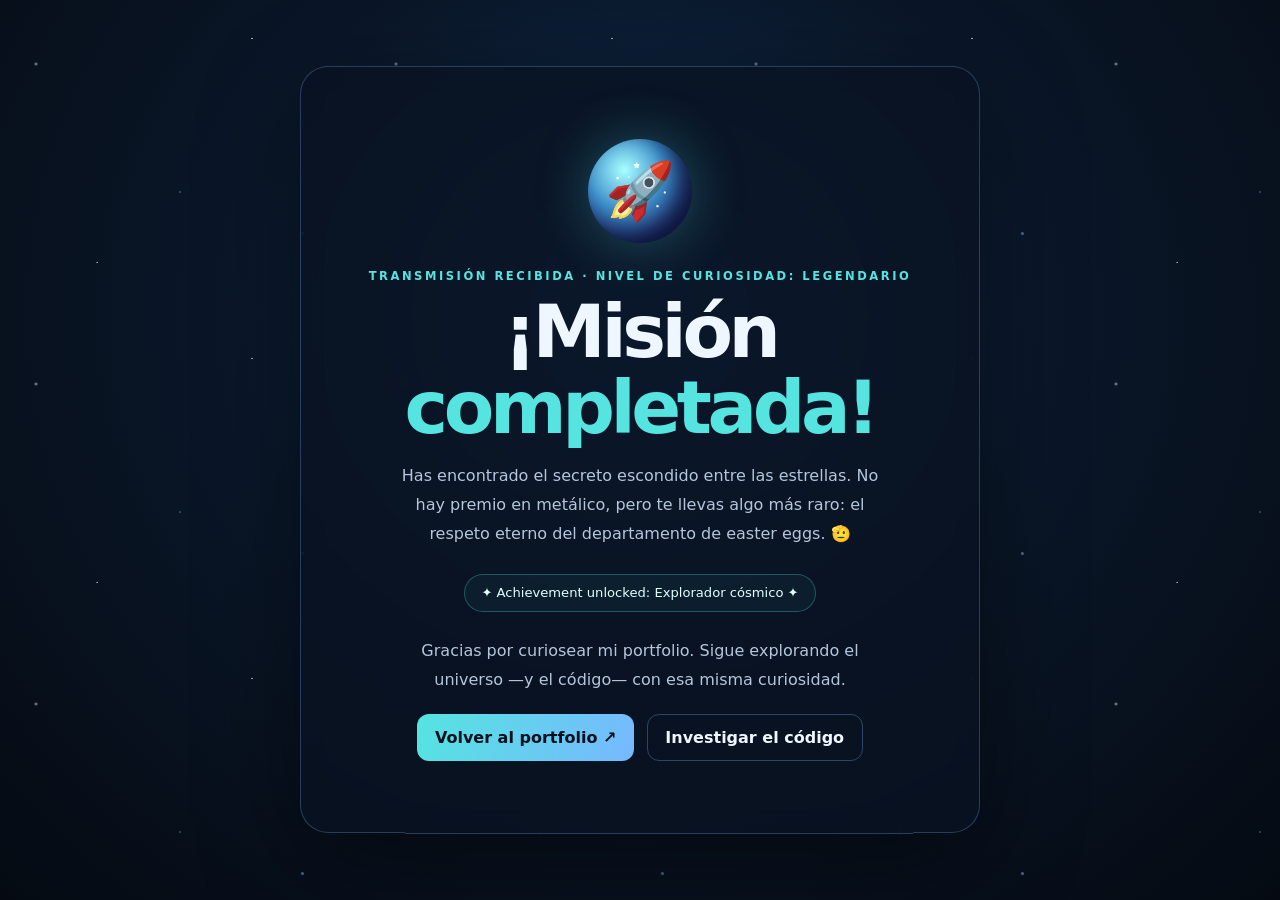
==== easter-egg.html @ b5b435ee "Add files via upload" ====
<!doctype html>
<html lang="es">
<head>
<meta charset="utf-8"><meta name="viewport" content="width=device-width, initial-scale=1">
<meta name="theme-color" content="#08111f"><meta name="description" content="Una pequeña sorpresa cósmica.">
<title>¡Misión completada! · Raúl Adeva</title>
<style>
:root{color-scheme:dark;--cyan:#55e4e0;--blue:#77b8ff}*{box-sizing:border-box}body{margin:0;min-height:100svh;overflow:hidden;display:grid;place-items:center;padding:1.5rem;background:radial-gradient(ellipse at 50% 35%,#122e50 0%,#0a1729 45%,#050a12 100%);color:#eef6ff;font-family:Inter,ui-sans-serif,system-ui,-apple-system,"Segoe UI",sans-serif;text-align:center}.stars,.confetti{position:fixed;inset:0;pointer-events:none}.stars{background-image:radial-gradient(2px 2px at 10% 20%,#fff9 50%,transparent 100%),radial-gradient(1px 1px at 70% 12%,#fff 50%,transparent 100%),radial-gradient(2px 2px at 84% 73%,#77b8ffcc 50%,transparent 100%),radial-gradient(1px 1px at 27% 82%,#fff 50%,transparent 100%),radial-gradient(1px 1px at 50% 60%,#55e4e0aa 50%,transparent 100%);background-size:360px 320px;opacity:.65}.card{position:relative;width:min(100%,680px);padding:clamp(2rem,7vw,4.5rem) clamp(1.2rem,5vw,3.2rem);border:1px solid #77b8ff45;border-radius:28px;background:#091321c9;box-shadow:0 30px 100px #0007;backdrop-filter:blur(12px);animation:pop .65s cubic-bezier(.2,.8,.2,1) both}.planet{width:104px;height:104px;margin:0 auto 1.6rem;display:grid;place-items:center;border-radius:50%;font-size:3.5rem;background:radial-gradient(circle at 35% 30%,#a7ffff,#3c8ecb 40%,#242f73 75%);box-shadow:0 0 55px #55e4e04d, inset -12px -10px 20px #050a25aa}p.kicker{font-size:.72rem;letter-spacing:.22em;font-weight:800;color:var(--cyan)}h1{font-size:clamp(2.2rem,8vw,4.6rem);line-height:1.03;letter-spacing:-.06em;margin:.6rem 0 1rem}h1 span{color:var(--cyan)}.lead{max-width:480px;margin:0 auto;color:#b5c6dc;line-height:1.8}.badge{display:inline-block;margin:1.6rem 0;padding:.65rem 1rem;border:1px solid #55e4e04a;border-radius:999px;color:#dffffe;background:#55e4e00d;font-size:.82rem}.actions{display:flex;justify-content:center;gap:.8rem;flex-wrap:wrap;margin-top:1.2rem}a{display:inline-flex;align-items:center;justify-content:center;min-height:46px;padding:.8rem 1.1rem;border:1px solid #77b8ff50;border-radius:12px;color:#eef6ff;text-decoration:none;font-weight:700}a.primary{background:linear-gradient(110deg,#55e4e0,#77b8ff);color:#07111d;border:0}a:focus-visible{outline:3px solid var(--cyan);outline-offset:4px}.confetti-piece{position:absolute;top:-12vh;width:9px;height:15px;border-radius:2px;animation:fall var(--duration) linear var(--delay) infinite;transform:rotate(var(--rotation));opacity:.9}.confetti-piece:nth-child(3n){border-radius:50%;width:7px;height:7px}@keyframes fall{to{transform:translate3d(var(--drift),115vh,0) rotate(850deg)}}@keyframes pop{from{opacity:0;transform:translateY(18px) scale(.97)}to{opacity:1;transform:translateY(0) scale(1)}}@media(prefers-reduced-motion:reduce){*,*::before,*::after{animation:none!important;scroll-behavior:auto!important}}
</style>
</head><body><div class="stars" aria-hidden="true"></div><div class="confetti" id="confetti" aria-hidden="true"></div>
<main class="card"><div class="planet" aria-hidden="true">🚀</div><p class="kicker">TRANSMISIÓN RECIBIDA · NIVEL DE CURIOSIDAD: LEGENDARIO</p><h1>¡Misión<br><span>completada!</span></h1><p class="lead">Has encontrado el secreto escondido entre las estrellas. No hay premio en metálico, pero te llevas algo más raro: el respeto eterno del departamento de easter eggs. 🫡</p><div class="badge">✦  Achievement unlocked: Explorador cósmico ✦</div><p class="lead">Gracias por curiosear mi portfolio. Sigue explorando el universo —y el código— con esa misma curiosidad.</p><div class="actions"><a class="primary" href="index.html">Volver al portfolio ↗</a><a href="https://github.com/Jadeva1" target="_blank" rel="noopener noreferrer">Investigar el código</a></div></main>
<script>(()=>{const root=document.getElementById('confetti');if(matchMedia('(prefers-reduced-motion: reduce)').matches)return;const colors=['#55e4e0','#77b8ff','#b4a4ff','#ffe08a','#ff8bb5','#ffffff'];for(let i=0;i<90;i++){const piece=document.createElement('i');piece.className='confetti-piece';piece.style.left=(Math.random()*100)+'%';piece.style.backgroundColor=colors[i%colors.length];piece.style.setProperty('--duration',(4+Math.random()*5)+'s');piece.style.setProperty('--delay',(-Math.random()*8)+'s');piece.style.setProperty('--drift',((Math.random()-.5)*35)+'vw');piece.style.setProperty('--rotation',(Math.random()*360)+'deg');root.append(piece)}})();</script>
</body></html>
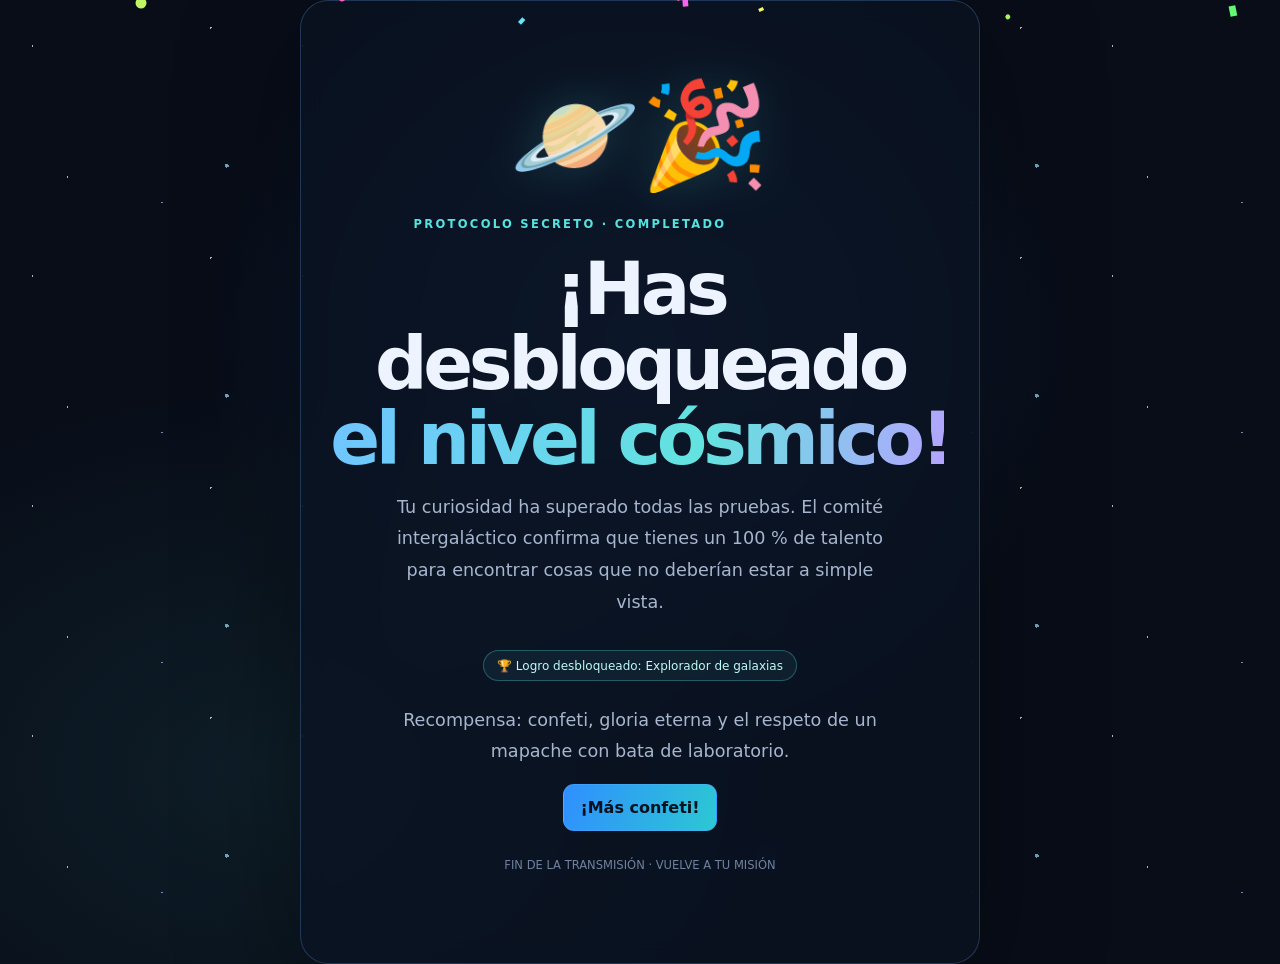
==== commit 373fc01d: "Add files via upload" ====
--- a/easter-egg.html
+++ b/easter-egg.html
@@ -1,13 +1,48 @@
 <!doctype html>
 <html lang="es">
 <head>
-<meta charset="utf-8"><meta name="viewport" content="width=device-width, initial-scale=1">
-<meta name="theme-color" content="#08111f"><meta name="description" content="Una pequeña sorpresa cósmica.">
-<title>¡Misión completada! · Raúl Adeva</title>
-<style>
-:root{color-scheme:dark;--cyan:#55e4e0;--blue:#77b8ff}*{box-sizing:border-box}body{margin:0;min-height:100svh;overflow:hidden;display:grid;place-items:center;padding:1.5rem;background:radial-gradient(ellipse at 50% 35%,#122e50 0%,#0a1729 45%,#050a12 100%);color:#eef6ff;font-family:Inter,ui-sans-serif,system-ui,-apple-system,"Segoe UI",sans-serif;text-align:center}.stars,.confetti{position:fixed;inset:0;pointer-events:none}.stars{background-image:radial-gradient(2px 2px at 10% 20%,#fff9 50%,transparent 100%),radial-gradient(1px 1px at 70% 12%,#fff 50%,transparent 100%),radial-gradient(2px 2px at 84% 73%,#77b8ffcc 50%,transparent 100%),radial-gradient(1px 1px at 27% 82%,#fff 50%,transparent 100%),radial-gradient(1px 1px at 50% 60%,#55e4e0aa 50%,transparent 100%);background-size:360px 320px;opacity:.65}.card{position:relative;width:min(100%,680px);padding:clamp(2rem,7vw,4.5rem) clamp(1.2rem,5vw,3.2rem);border:1px solid #77b8ff45;border-radius:28px;background:#091321c9;box-shadow:0 30px 100px #0007;backdrop-filter:blur(12px);animation:pop .65s cubic-bezier(.2,.8,.2,1) both}.planet{width:104px;height:104px;margin:0 auto 1.6rem;display:grid;place-items:center;border-radius:50%;font-size:3.5rem;background:radial-gradient(circle at 35% 30%,#a7ffff,#3c8ecb 40%,#242f73 75%);box-shadow:0 0 55px #55e4e04d, inset -12px -10px 20px #050a25aa}p.kicker{font-size:.72rem;letter-spacing:.22em;font-weight:800;color:var(--cyan)}h1{font-size:clamp(2.2rem,8vw,4.6rem);line-height:1.03;letter-spacing:-.06em;margin:.6rem 0 1rem}h1 span{color:var(--cyan)}.lead{max-width:480px;margin:0 auto;color:#b5c6dc;line-height:1.8}.badge{display:inline-block;margin:1.6rem 0;padding:.65rem 1rem;border:1px solid #55e4e04a;border-radius:999px;color:#dffffe;background:#55e4e00d;font-size:.82rem}.actions{display:flex;justify-content:center;gap:.8rem;flex-wrap:wrap;margin-top:1.2rem}a{display:inline-flex;align-items:center;justify-content:center;min-height:46px;padding:.8rem 1.1rem;border:1px solid #77b8ff50;border-radius:12px;color:#eef6ff;text-decoration:none;font-weight:700}a.primary{background:linear-gradient(110deg,#55e4e0,#77b8ff);color:#07111d;border:0}a:focus-visible{outline:3px solid var(--cyan);outline-offset:4px}.confetti-piece{position:absolute;top:-12vh;width:9px;height:15px;border-radius:2px;animation:fall var(--duration) linear var(--delay) infinite;transform:rotate(var(--rotation));opacity:.9}.confetti-piece:nth-child(3n){border-radius:50%;width:7px;height:7px}@keyframes fall{to{transform:translate3d(var(--drift),115vh,0) rotate(850deg)}}@keyframes pop{from{opacity:0;transform:translateY(18px) scale(.97)}to{opacity:1;transform:translateY(0) scale(1)}}@media(prefers-reduced-motion:reduce){*,*::before,*::after{animation:none!important;scroll-behavior:auto!important}}
-</style>
-</head><body><div class="stars" aria-hidden="true"></div><div class="confetti" id="confetti" aria-hidden="true"></div>
-<main class="card"><div class="planet" aria-hidden="true">🚀</div><p class="kicker">TRANSMISIÓN RECIBIDA · NIVEL DE CURIOSIDAD: LEGENDARIO</p><h1>¡Misión<br><span>completada!</span></h1><p class="lead">Has encontrado el secreto escondido entre las estrellas. No hay premio en metálico, pero te llevas algo más raro: el respeto eterno del departamento de easter eggs. 🫡</p><div class="badge">✦  Achievement unlocked: Explorador cósmico ✦</div><p class="lead">Gracias por curiosear mi portfolio. Sigue explorando el universo —y el código— con esa misma curiosidad.</p><div class="actions"><a class="primary" href="index.html">Volver al portfolio ↗</a><a href="https://github.com/Jadeva1" target="_blank" rel="noopener noreferrer">Investigar el código</a></div></main>
-<script>(()=>{const root=document.getElementById('confetti');if(matchMedia('(prefers-reduced-motion: reduce)').matches)return;const colors=['#55e4e0','#77b8ff','#b4a4ff','#ffe08a','#ff8bb5','#ffffff'];for(let i=0;i<90;i++){const piece=document.createElement('i');piece.className='confetti-piece';piece.style.left=(Math.random()*100)+'%';piece.style.backgroundColor=colors[i%colors.length];piece.style.setProperty('--duration',(4+Math.random()*5)+'s');piece.style.setProperty('--delay',(-Math.random()*8)+'s');piece.style.setProperty('--drift',((Math.random()-.5)*35)+'vw');piece.style.setProperty('--rotation',(Math.random()*360)+'deg');root.append(piece)}})();</script>
-</body></html>
+  <meta charset="utf-8">
+  <meta name="viewport" content="width=device-width, initial-scale=1">
+  <meta name="theme-color" content="#080d18">
+  <meta name="description" content="Una pequeña sorpresa cósmica.">
+  <title>¡Protocolo secreto desbloqueado!</title>
+  <style>
+    :root{color-scheme:dark;--bg:#080d18;--text:#eef4ff;--muted:#a7b6cf;--cyan:#55e4e0;--blue:#56a9ff;--purple:#b8a0ff;font-family:Inter,ui-sans-serif,system-ui,-apple-system,BlinkMacSystemFont,"Segoe UI",sans-serif}
+    *{box-sizing:border-box}body{margin:0;min-height:100vh;display:grid;place-items:center;overflow:hidden;background:radial-gradient(ellipse at 50% 35%,rgba(44,111,202,.24),transparent 48%),radial-gradient(ellipse at 20% 80%,rgba(85,228,224,.08),transparent 36%),var(--bg);color:var(--text)}
+    .stars{position:fixed;inset:0;pointer-events:none;background-image:radial-gradient(1px 1px at 12% 20%,#fff 99%,transparent),radial-gradient(1px 1px at 78% 12%,#fff 99%,transparent),radial-gradient(2px 2px at 84% 72%,#9beaff 99%,transparent),radial-gradient(1px 1px at 25% 77%,#fff 99%,transparent),radial-gradient(1px 1px at 60% 88%,#c6b5ff 99%,transparent);background-size:270px 230px;opacity:.7}
+    .celebration{position:relative;z-index:1;width:min(680px,calc(100% - 2rem));text-align:center;padding:clamp(2rem,7vw,4.5rem) 1.5rem;border:1px solid rgba(110,176,255,.24);border-radius:28px;background:rgba(10,19,34,.8);box-shadow:0 30px 120px rgba(0,0,0,.35);backdrop-filter:blur(12px)}
+    .emoji{font-size:clamp(3.5rem,12vw,6.5rem);line-height:1.2;filter:drop-shadow(0 0 24px rgba(85,228,224,.2));animation:float 3s ease-in-out infinite}
+    .eyebrow{color:var(--cyan);font-size:.72rem;font-weight:850;letter-spacing:.2em;margin:1rem 0}
+    h1{font-size:clamp(2.2rem,8vw,4.6rem);line-height:1.02;letter-spacing:-.06em;margin:.4rem 0 1rem}h1 span{background:linear-gradient(100deg,#70c4ff,#63e3df 60%,#b6a2ff);color:transparent;background-clip:text;-webkit-background-clip:text}
+    p{color:var(--muted);font-size:clamp(.95rem,2.5vw,1.1rem);line-height:1.8;max-width:490px;margin:0 auto 1rem}.badge{display:inline-block;margin:1rem 0 1.5rem;padding:.45rem .8rem;border:1px solid rgba(85,228,224,.3);border-radius:999px;color:#bffaf5;background:rgba(85,228,224,.07);font-size:.75rem}
+    button{border:1px solid rgba(86,169,255,.4);border-radius:11px;padding:.8rem 1rem;background:linear-gradient(110deg,#2f8fff,#2cc8d3);color:#06111f;font:inherit;font-weight:800;cursor:pointer}button:focus-visible{outline:3px solid #fff;outline-offset:4px}.signature{font-size:.72rem!important;margin-top:1.5rem!important;color:#6f829f!important}
+    canvas{position:fixed;inset:0;width:100%;height:100%;pointer-events:none;z-index:3}
+    @keyframes float{0%,100%{transform:translateY(0) rotate(-4deg)}50%{transform:translateY(-10px) rotate(4deg)}}
+    @media(prefers-reduced-motion:reduce){.emoji{animation:none}}
+  </style>
+</head>
+<body>
+  <div class="stars" aria-hidden="true"></div><canvas id="confetti" aria-hidden="true"></canvas>
+  <main class="celebration">
+    <div class="emoji" aria-hidden="true">🪐🎉</div>
+    <p class="eyebrow" id="eyebrow">PROTOCOLO SECRETO · COMPLETADO</p>
+    <h1 id="headline">¡Has desbloqueado<br><span>el nivel cósmico!</span></h1>
+    <p id="message">Tu curiosidad ha superado todas las pruebas. El comité intergaláctico confirma que tienes un 100 % de talento para encontrar cosas que no deberían estar a simple vista.</p>
+    <div class="badge" id="badge">🏆 Logro desbloqueado: Explorador de galaxias</div>
+    <p id="extra">Recompensa: confeti, gloria eterna y el respeto de un mapache con bata de laboratorio.</p>
+    <button id="again" type="button">¡Más confeti!</button>
+    <p class="signature" id="signature">FIN DE LA TRANSMISIÓN · VUELVE A TU MISIÓN</p>
+  </main>
+  <script>
+    (()=>{
+      const english=new URLSearchParams(location.search).get('lang')==='en';document.documentElement.lang=english?'en':'es';
+      if(english){document.title='Secret protocol unlocked!';document.getElementById('eyebrow').textContent='SECRET PROTOCOL · COMPLETE';document.getElementById('headline').innerHTML='You unlocked<br><span>cosmic mode!</span>';document.getElementById('message').textContent='Your curiosity passed every test. The Intergalactic Committee confirms you have a 100% talent for finding things that should not be in plain sight.';document.getElementById('badge').textContent='🏆 Achievement unlocked: Galaxy Explorer';document.getElementById('extra').textContent='Reward: confetti, eternal glory, and the respect of a raccoon in a lab coat.';document.getElementById('again').textContent='More confetti!';document.getElementById('signature').textContent='END OF TRANSMISSION · RETURN TO YOUR MISSION';}
+      const canvas=document.getElementById('confetti'),ctx=canvas.getContext('2d');let pieces=[],frame=0,raf=0;
+      function resize(){const dpr=Math.min(window.devicePixelRatio||1,2);canvas.width=innerWidth*dpr;canvas.height=innerHeight*dpr;ctx.setTransform(dpr,0,0,dpr,0,0)}
+      function burst(){cancelAnimationFrame(raf);resize();pieces=Array.from({length:Math.min(180,Math.floor(innerWidth/5))},()=>({x:Math.random()*innerWidth,y:-20-Math.random()*innerHeight*.7,vx:(Math.random()-.5)*5,vy:2+Math.random()*5,size:4+Math.random()*7,spin:Math.random()*6,vs:(Math.random()-.5)*.18,hue:Math.floor(Math.random()*360),shape:Math.random()>.5}));frame=0;draw()}
+      function draw(){ctx.clearRect(0,0,innerWidth,innerHeight);pieces.forEach(p=>{p.x+=p.vx;p.y+=p.vy;p.vy+=.025;p.spin+=p.vs;ctx.save();ctx.translate(p.x,p.y);ctx.rotate(p.spin);ctx.fillStyle=`hsl(${p.hue} 90% 68%)`;if(p.shape)ctx.fillRect(-p.size/2,-p.size/3,p.size,p.size*.65);else{ctx.beginPath();ctx.arc(0,0,p.size/2,0,Math.PI*2);ctx.fill()}ctx.restore()});pieces=pieces.filter(p=>p.y<innerHeight+30);frame++;if(pieces.length&&frame<500)raf=requestAnimationFrame(draw);else ctx.clearRect(0,0,innerWidth,innerHeight)}
+      document.getElementById('again').addEventListener('click',burst);window.addEventListener('resize',resize);const reduce=matchMedia('(prefers-reduced-motion: reduce)').matches;if(!reduce)burst();else resize();
+    })();
+  </script>
+</body>
+</html>
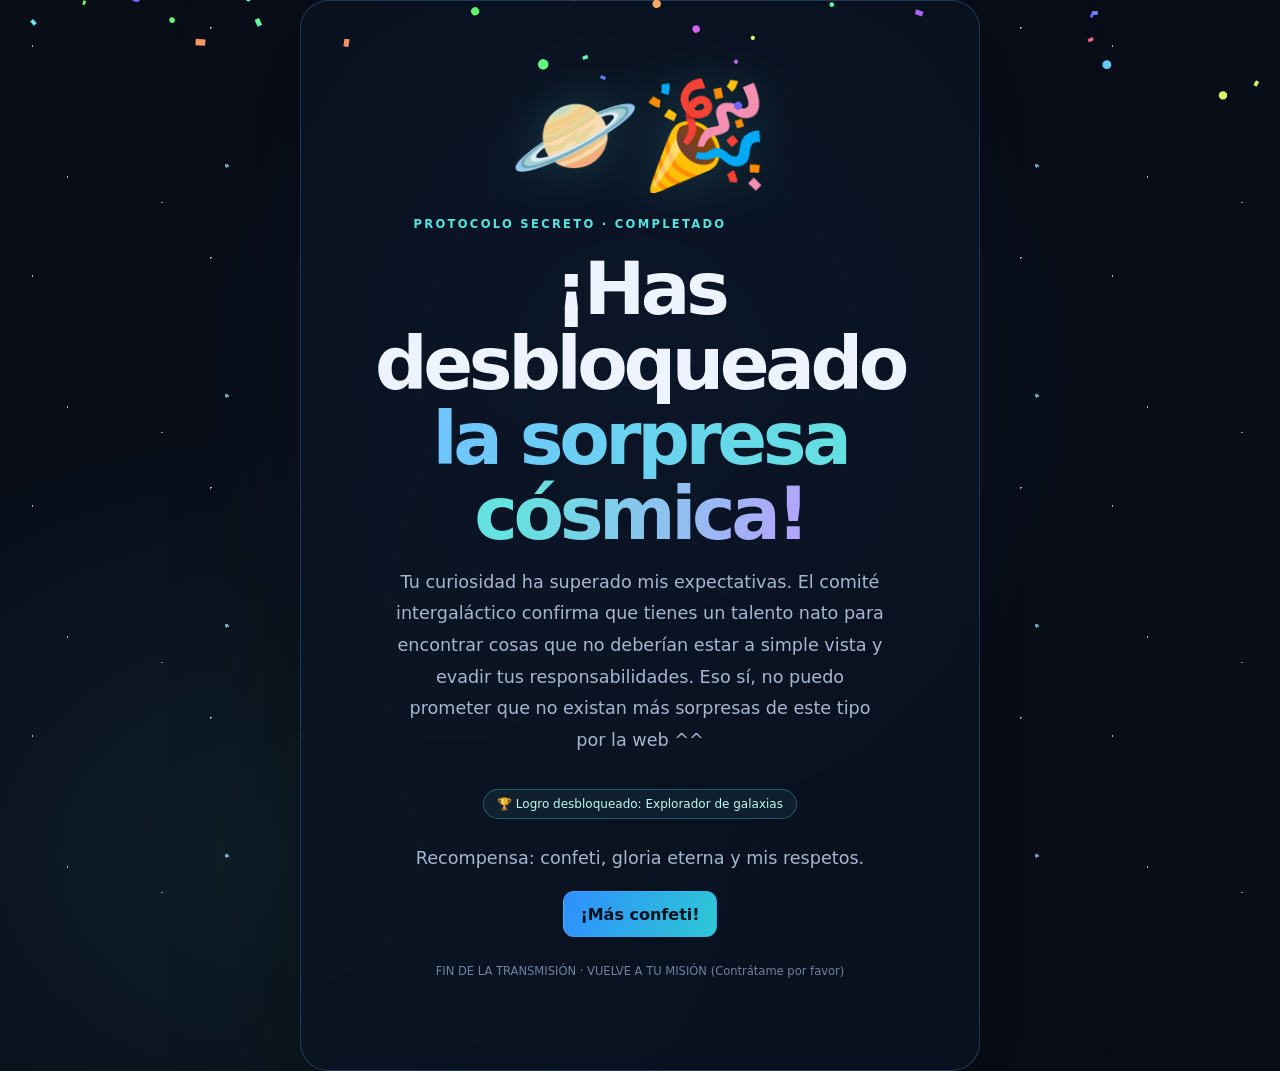
==== commit 9edea903: "Update easter-egg.html" ====
--- a/easter-egg.html
+++ b/easter-egg.html
@@ -5,7 +5,7 @@
   <meta name="viewport" content="width=device-width, initial-scale=1">
   <meta name="theme-color" content="#080d18">
   <meta name="description" content="Una pequeña sorpresa cósmica.">
-  <title>¡Protocolo secreto desbloqueado!</title>
+  <title>¡PROTOCOLO SECRETO DESBLOQUEADO!</title>
   <style>
     :root{color-scheme:dark;--bg:#080d18;--text:#eef4ff;--muted:#a7b6cf;--cyan:#55e4e0;--blue:#56a9ff;--purple:#b8a0ff;font-family:Inter,ui-sans-serif,system-ui,-apple-system,BlinkMacSystemFont,"Segoe UI",sans-serif}
     *{box-sizing:border-box}body{margin:0;min-height:100vh;display:grid;place-items:center;overflow:hidden;background:radial-gradient(ellipse at 50% 35%,rgba(44,111,202,.24),transparent 48%),radial-gradient(ellipse at 20% 80%,rgba(85,228,224,.08),transparent 36%),var(--bg);color:var(--text)}
@@ -26,12 +26,12 @@
   <main class="celebration">
     <div class="emoji" aria-hidden="true">🪐🎉</div>
     <p class="eyebrow" id="eyebrow">PROTOCOLO SECRETO · COMPLETADO</p>
-    <h1 id="headline">¡Has desbloqueado<br><span>el nivel cósmico!</span></h1>
-    <p id="message">Tu curiosidad ha superado todas las pruebas. El comité intergaláctico confirma que tienes un 100 % de talento para encontrar cosas que no deberían estar a simple vista.</p>
+    <h1 id="headline">¡Has desbloqueado<br><span>la sorpresa cósmica!</span></h1>
+    <p id="message">Tu curiosidad ha superado mis expectativas. El comité intergaláctico confirma que tienes un talento nato para encontrar cosas que no deberían estar a simple vista y evadir tus responsabilidades. Eso sí, no puedo prometer que no existan más sorpresas de este tipo por la web ^^</p>
     <div class="badge" id="badge">🏆 Logro desbloqueado: Explorador de galaxias</div>
-    <p id="extra">Recompensa: confeti, gloria eterna y el respeto de un mapache con bata de laboratorio.</p>
+    <p id="extra">Recompensa: confeti, gloria eterna y mis respetos.</p>
     <button id="again" type="button">¡Más confeti!</button>
-    <p class="signature" id="signature">FIN DE LA TRANSMISIÓN · VUELVE A TU MISIÓN</p>
+    <p class="signature" id="signature">FIN DE LA TRANSMISIÓN · VUELVE A TU MISIÓN (Contrátame por favor)</p>
   </main>
   <script>
     (()=>{
